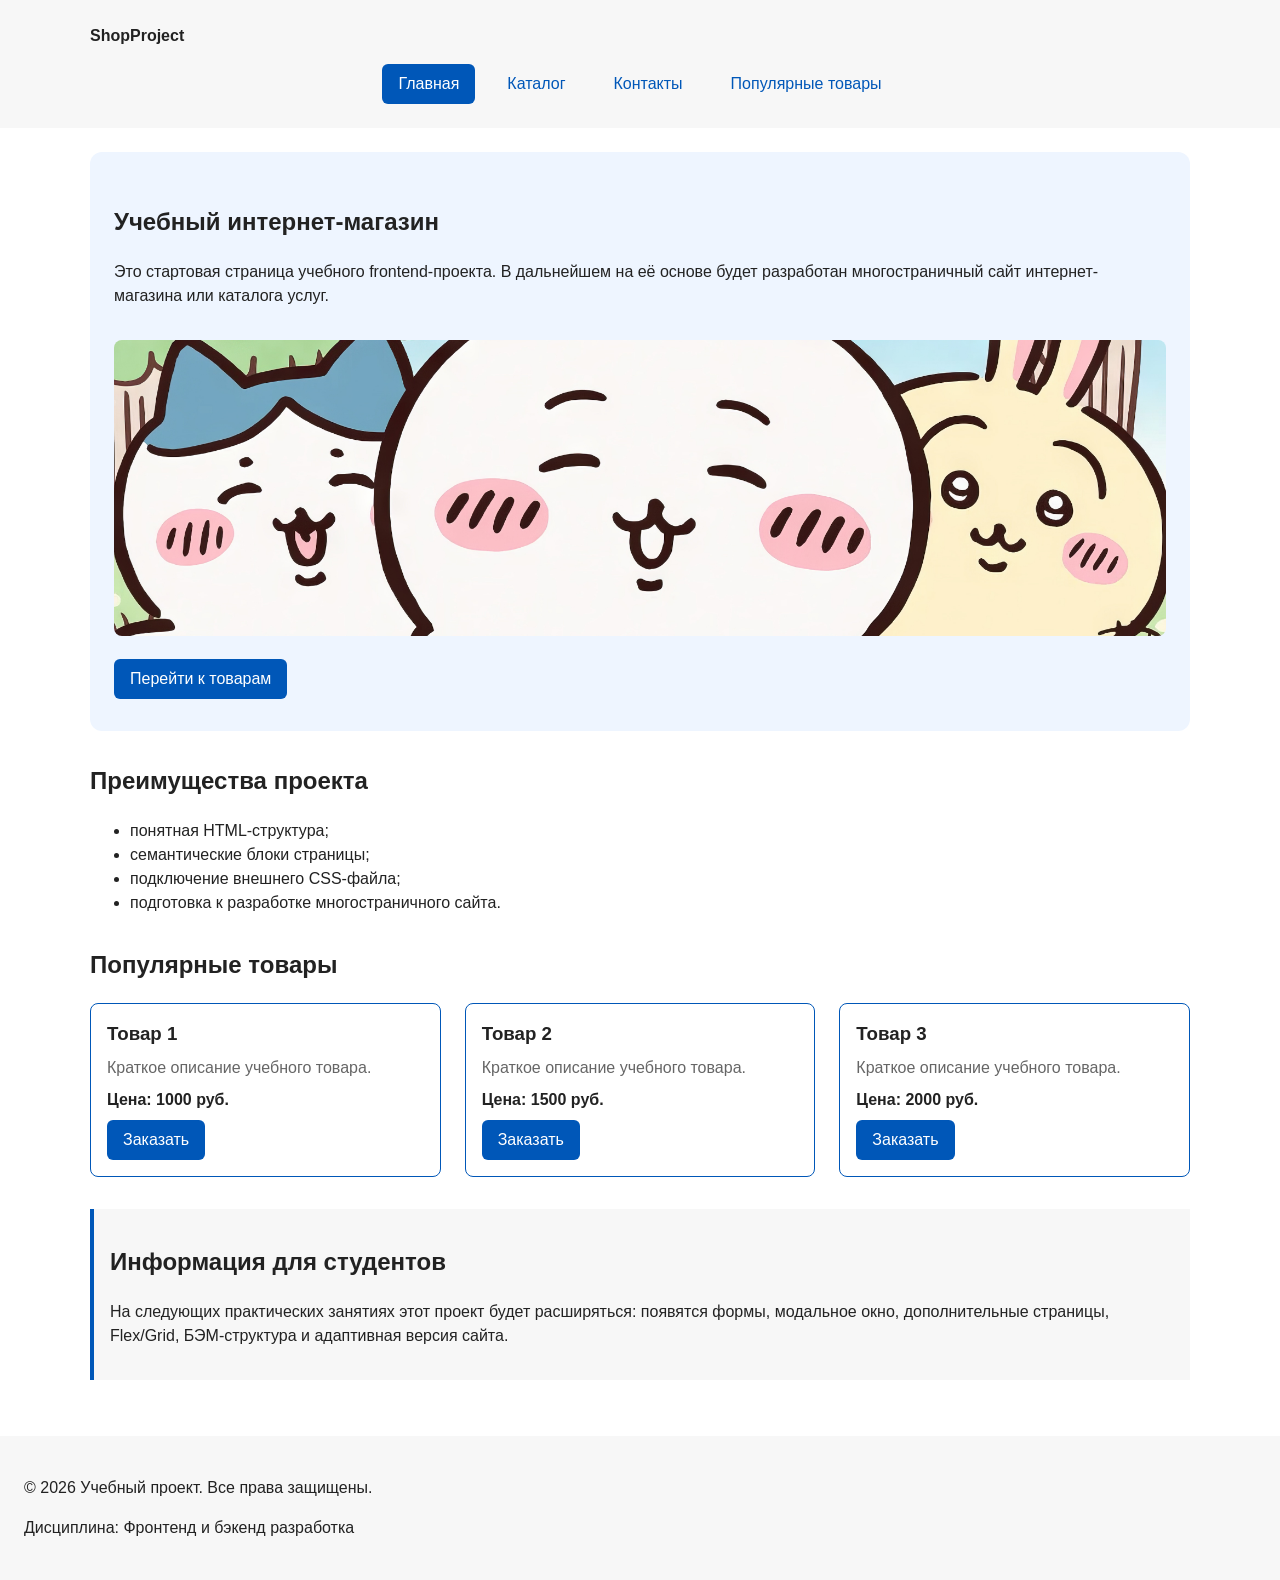
==== index.html @ e863c881 "init: перенос проекта КР1" ====
<!DOCTYPE html>
<html lang="ru">
<head>
  <meta charset="UTF-8">
  <meta name="viewport" content="width=device-width, initial-scale=1.0">
  <meta name="description" content="Главная страница учебного интернет-магазина.">
  <title>Главная — Учебный интернет-магазин</title>
  <link rel="stylesheet" href="css/style.css">
  <script src="js/main.js" defer></script>

  <meta property="og:type" content="website">
  <meta property="og:title" content="Учебный интернет-магазин">
  <meta property="og:description" content="Учебный frontend-проект интернет-магазина.">
  <meta property="og:image" content="https://saintssinner.github.io/kr1-html-css-shop/images/preview.jpg">
</head>

<body>
  <header class="site-header">
    <div class="site-header__inner">
      <a class="site-header__logo" href="index.html">ShopProject</a>

      <nav class="site-nav" aria-label="Основная навигация">
        <ul class="site-nav__list">
          <li class="site-nav__item">
            <a class="site-nav__link site-nav__link--active" href="index.html">
              Главная
            </a>
          </li>
          <li class="site-nav__item">
            <a class="site-nav__link" href="catalog.html">Каталог</a>
          </li>
          <li class="site-nav__item">
            <a class="site-nav__link" href="contacts.html">Контакты</a>
          </li>
          <li class="site-nav__item">
            <a class="site-nav__link" href="index.html#popular">Популярные товары</a>
          </li>
        </ul>
      </nav>
    </div>
  </header>

  <main>
    <!-- Первый экран -->
    <section class="hero">
      <h1>Учебный интернет-магазин</h1>
      <p>
        Это стартовая страница учебного frontend-проекта.
        В дальнейшем на её основе будет разработан многостраничный сайт
        интернет-магазина или каталога услуг.
      </p>
      <img src="images/preview.jpg" alt="Превью проекта" class="hero__image">
      <a class="button button--primary" href="catalog.html">Перейти к товарам</a>
    </section>

    <!-- Преимущества -->
    <section class="section" id="advantages">
      <h2>Преимущества проекта</h2>

      <ul class="advantages-list">
        <li>понятная HTML-структура;</li>
        <li>семантические блоки страницы;</li>
        <li>подключение внешнего CSS-файла;</li>
        <li>подготовка к разработке многостраничного сайта.</li>
      </ul>
    </section>

    <!-- Популярные товары -->
    <section class="section" id="popular">
      <h2>Популярные товары</h2>

      <div class="products-grid">
        <article class="product-card product-card--featured">
          <h3 class="product-card__title">Товар 1</h3>
          <p class="product-card__description">Краткое описание учебного товара.</p>
          <p class="product-card__price">Цена: 1000 руб.</p>
          <button
            class="button button--primary product-card__button"
            type="button"
            data-product="Товар 1"
          >
            Заказать
          </button>
        </article>

        <article class="product-card product-card--featured">
          <h3 class="product-card__title">Товар 2</h3>
          <p class="product-card__description">Краткое описание учебного товара.</p>
          <p class="product-card__price">Цена: 1500 руб.</p>
          <button
            class="button button--primary product-card__button"
            type="button"
            data-product="Товар 2"
          >
            Заказать
          </button>
        </article>

        <article class="product-card product-card--featured">
          <h3 class="product-card__title">Товар 3</h3>
          <p class="product-card__description">Краткое описание учебного товара.</p>
          <p class="product-card__price">Цена: 2000 руб.</p>
          <button
            class="button button--primary product-card__button"
            type="button"
            data-product="Товар 3"
          >
            Заказать
          </button>
        </article>
      </div>
    </section>

    <!-- Дополнительная информация -->
    <aside class="aside-info">
      <h2>Информация для студентов</h2>
      <p>
        На следующих практических занятиях этот проект будет расширяться:
        появятся формы, модальное окно, дополнительные страницы, Flex/Grid,
        БЭМ-структура и адаптивная версия сайта.
      </p>
    </aside>
  </main>

  <footer id="contacts">
    <p>&copy; 2026 Учебный проект. Все права защищены.</p>
    <p>Дисциплина: Фронтенд и бэкенд разработка</p>
  </footer>

  <dialog class="order-dialog" id="order-dialog" aria-labelledby="order-dialog-title">
    <h2 class="order-dialog__title" id="order-dialog-title">Оформление заявки</h2>

    <form class="order-form" id="order-form" action="#" method="post" novalidate>
      <input id="selected-product" name="selected-product" type="hidden">

      <div class="order-form__field">
        <label class="order-form__label" for="order-name">Имя</label>
        <input
          class="order-form__input"
          id="order-name"
          name="name"
          type="text"
          placeholder="Введите ваше имя"
          minlength="2"
          autocomplete="given-name"
          required
        >
      </div>

      <div class="order-form__field">
        <label class="order-form__label" for="order-email">E-mail</label>
        <input
          class="order-form__input"
          id="order-email"
          name="email"
          type="email"
          placeholder="example@mail.ru"
          autocomplete="email"
          required
        >
      </div>

      <div class="order-form__field">
        <label class="order-form__label" for="order-phone">Телефон</label>
        <input
          class="order-form__input"
          id="order-phone"
          name="phone"
          type="tel"
          inputmode="tel"
          placeholder="+7 (900) 000-00-00"
          pattern="^\+7 \(\d{3}\) \d{3}-\d{2}-\d{2}$"
          required
        >
        <small class="order-form__hint">Формат: +7 (900) 000-00-00</small>
      </div>

      <div class="order-form__field">
        <label class="order-form__label" for="order-date">Дата связи</label>
        <input
          class="order-form__input"
          id="order-date"
          name="date"
          type="date"
        >
      </div>

      <div class="order-form__field">
        <label class="order-form__label" for="order-topic">Тема заявки</label>
        <select class="order-form__select" id="order-topic" name="topic" required>
          <option value="">Выберите тему</option>
          <option value="product">Заказ товара</option>
          <option value="consultation">Консультация</option>
          <option value="delivery">Доставка</option>
        </select>
      </div>

      <div class="order-form__field">
        <label class="order-form__label" for="order-comment">Комментарий</label>
        <textarea
          class="order-form__textarea"
          id="order-comment"
          name="comment"
          rows="4"
          placeholder="Укажите дополнительную информацию"
        ></textarea>
      </div>

      <div class="order-form__field order-form__field--checkbox">
        <label class="order-form__label">
          <input
            class="order-form__input"
            id="order-agreement"
            name="agreement"
            type="checkbox"
            required
          >
          Я согласен на обработку данных
        </label>
      </div>

      <div class="order-form__actions">
        <button class="button button--secondary" type="button" id="close-order-dialog">
          Закрыть
        </button>
        <button class="button button--primary" type="submit">
          Отправить заявку
        </button>
      </div>
    </form>
  </dialog>

  <p class="success-message" id="success-message" hidden>
    Форма успешно отправлена!
  </p>
</body>
</html>
---- css/style.css ----
/* ===============================
   1. Переменные проекта
   =============================== */

:root {
  /* Основные цвета проекта */
  --color-bg: #ffffff;
  --color-text: #222222;
  --color-muted: #666666;
  --color-primary: #0057b8;
  --color-primary-dark: #003f86;
  --color-border: #dddddd;
  --color-surface: #f7f7f7;
  --color-surface-accent: #eef5ff;
  --color-danger: #b00020;
  --color-success: #168a2f;
  --color-success-bg: #eefaf0;
  --color-white: #ffffff;

  /* Отступы */
  --space-xs: 4px;
  --space-sm: 8px;
  --space-md: 16px;
  --space-lg: 24px;
  --space-xl: 32px;

  /* Скругления */
  --radius-sm: 6px;
  --radius-md: 8px;
  --radius-lg: 12px;

  /* Размеры */
  --container-width: 1100px;
}

/* ===============================
   2. Базовые стили
   =============================== */

* {
  box-sizing: border-box;
}

body {
  margin: 0;
  font-family: Arial, sans-serif;
  line-height: 1.5;
  color: var(--color-text);
  background-color: var(--color-bg);
}

/* ===============================
   3. Общие элементы интерфейса
   =============================== */

a {
  color: var(--color-primary);
}

a:hover {
  color: var(--color-primary-dark);
}

a:focus-visible {
  outline: 2px solid var(--color-primary);
  outline-offset: 3px;
}

button:disabled {
  opacity: 0.6;
  cursor: not-allowed;
}

header,
main,
footer {
  padding: var(--space-lg);
}

header {
  background-color: var(--color-surface);
}

footer {
  background-color: var(--color-surface);
}

/* ===============================
   3.1. Шапка сайта (БЭМ)
   =============================== */

.site-header {
  background-color: var(--color-surface);
}

.site-header__inner {
  max-width: var(--container-width);
  margin: 0 auto;
}

.site-header__logo {
  font-weight: 700;
  color: var(--color-text);
  text-decoration: none;
}

/* ===============================
   3.2. Навигация (БЭМ)
   =============================== */

.site-nav__list {
  display: flex;
  flex-wrap: wrap;
  justify-content: center;
  align-items: center;
  gap: var(--space-md);
  padding: 0;
  margin: var(--space-md) 0 0;
  list-style: none;
}

.site-nav__item {
  margin-bottom: 0;
}

.site-nav__link {
  display: inline-block;
  padding: var(--space-sm) var(--space-md);
  color: var(--color-primary);
  text-decoration: none;
  border-radius: var(--radius-sm);
}

.site-nav__link:hover {
  color: var(--color-white);
  background-color: var(--color-primary);
}

.site-nav__link:focus-visible {
  outline: 2px solid var(--color-primary);
  outline-offset: 3px;
}

.site-nav__link--active {
  color: var(--color-white);
  background-color: var(--color-primary);
}

/* ===============================
   3.3. Кнопки (БЭМ)
   =============================== */

.button {
  display: inline-block;
  padding: var(--space-sm) var(--space-md);
  border: none;
  border-radius: var(--radius-sm);
  font: inherit;
  text-decoration: none;
  cursor: pointer;
}

.button--primary {
  color: var(--color-white);
  background-color: var(--color-primary);
}

.button--primary:hover {
  background-color: var(--color-primary-dark);
}

.button--secondary {
  color: var(--color-primary);
  background-color: transparent;
  border: 1px solid var(--color-primary);
}

.button--secondary:hover {
  color: var(--color-white);
  background-color: var(--color-primary);
}

.button:focus-visible {
  outline: 2px solid var(--color-primary);
  outline-offset: 3px;
}

.button:disabled,
.button--disabled {
  opacity: 0.6;
  cursor: not-allowed;
}

/* ===============================
   4. Компоненты страницы
   =============================== */

.hero {
  max-width: var(--container-width);
  margin: 0 auto var(--space-xl);
  padding: var(--space-xl) var(--space-lg);
  background-color: var(--color-surface-accent);
  border-radius: var(--radius-lg);
}

.hero__image {
  max-width: 100%;
  height: auto;
  margin: var(--space-md) 0;
  border-radius: var(--radius-md);
}

.section {
  max-width: var(--container-width);
  margin: 0 auto var(--space-xl);
}

.section h2 {
  margin-top: 0;
}

/* ===============================
   4.1. Карточка товара (БЭМ)
   =============================== */

.product-card {
  display: flex;
  flex-direction: column;
  gap: var(--space-sm);
  padding: var(--space-md);
  border: 1px solid var(--color-border);
  border-radius: var(--radius-md);
  background-color: var(--color-bg);
}

.product-card:hover {
  border-color: var(--color-primary);
}

.product-card--featured {
  border-color: var(--color-primary);
}

.product-card--discount {
  border-color: var(--color-danger);
}

.product-card__title {
  margin: 0;
  color: var(--color-text);
}

.product-card__description {
  margin: 0;
  color: var(--color-muted);
}

.product-card__price {
  margin: 0;
  font-weight: 700;
}

.product-card--discount .product-card__price {
  color: var(--color-danger);
}

.product-card__button {
  margin-top: auto;
  align-self: flex-start;
}

/* ===============================
   4.2. Сетка товаров
   =============================== */

.products-grid {
  display: grid;
  grid-template-columns: repeat(3, 1fr);
  gap: var(--space-lg);
}

/* ===============================
   4.3. Боковой блок
   =============================== */

.aside-info {
  max-width: var(--container-width);
  margin: 0 auto var(--space-xl);
  padding: var(--space-md);
  border-left: 4px solid var(--color-primary);
  background-color: var(--color-surface);
}

/* ===============================
   4.4. Хлебные крошки (БЭМ)
   =============================== */

.breadcrumbs {
  max-width: var(--container-width);
  margin: 0 auto var(--space-md);
  font-size: 14px;
  color: var(--color-muted);
}

.breadcrumbs__link {
  color: var(--color-primary);
}

.breadcrumbs__current::before {
  content: " / ";
  color: var(--color-muted);
}

/* ===============================
   4.5. Каталог (Grid)
   =============================== */

.catalog-layout {
  max-width: var(--container-width);
  margin: 0 auto var(--space-xl);
  display: grid;
  grid-template-columns: 260px 1fr;
  grid-template-areas: "filters products";
  gap: var(--space-lg);
}

.catalog-filters {
  grid-area: filters;
  padding: var(--space-md);
  border: 1px solid var(--color-border);
  border-radius: var(--radius-md);
  background-color: var(--color-surface);
}

.catalog-products {
  grid-area: products;
}

.filters-form {
  display: grid;
  gap: var(--space-md);
}

.filters-form fieldset {
  margin: 0;
  padding: var(--space-md);
  border: 1px solid var(--color-border);
  border-radius: var(--radius-sm);
}

.filters-form legend {
  font-weight: 700;
}

.filters-form label {
  display: block;
  margin-bottom: var(--space-sm);
}

.filters-form input[type="number"] {
  width: 100%;
  padding: 8px 10px;
  border: 1px solid var(--color-border);
  border-radius: var(--radius-sm);
  font: inherit;
}

/* ===============================
   5. Форма и модальное окно (БЭМ)
   =============================== */

.order-dialog {
  width: min(100% - 32px, 560px);
  padding: var(--space-lg);
  border: none;
  border-radius: var(--radius-lg);
}

.order-dialog::backdrop {
  background-color: rgba(0, 0, 0, 0.5);
}

.order-dialog__title {
  margin-top: 0;
}

.order-form__field {
  margin-bottom: var(--space-md);
}

.order-form__label {
  display: block;
  margin-bottom: var(--space-xs);
}

.order-form__input,
.order-form__select,
.order-form__textarea {
  width: 100%;
  padding: 10px 12px;
  border: 1px solid var(--color-border);
  border-radius: var(--radius-sm);
  font: inherit;
}

.order-form__input:hover,
.order-form__select:hover,
.order-form__textarea:hover {
  border-color: var(--color-primary);
}

.order-form__input:focus-visible,
.order-form__select:focus-visible,
.order-form__textarea:focus-visible {
  outline: 2px solid var(--color-primary);
  outline-offset: 3px;
}

.order-form__input[type="checkbox"] {
  width: auto;
}

.order-form__hint {
  display: block;
  margin-top: var(--space-xs);
  color: var(--color-muted);
}

.order-form__actions {
  display: flex;
  gap: var(--space-md);
  margin-top: var(--space-lg);
}

[aria-invalid="true"] {
  border-color: var(--color-danger);
}

.success-message {
  max-width: var(--container-width);
  margin: var(--space-lg) auto;
  padding: var(--space-md);
  border-left: 4px solid var(--color-success);
  background-color: var(--color-success-bg);
}

/* ===============================
   6. Служебные стили
   =============================== */

html {
  scroll-behavior: smooth;
}

:target {
  outline: 2px dashed var(--color-primary);
  outline-offset: 4px;
}
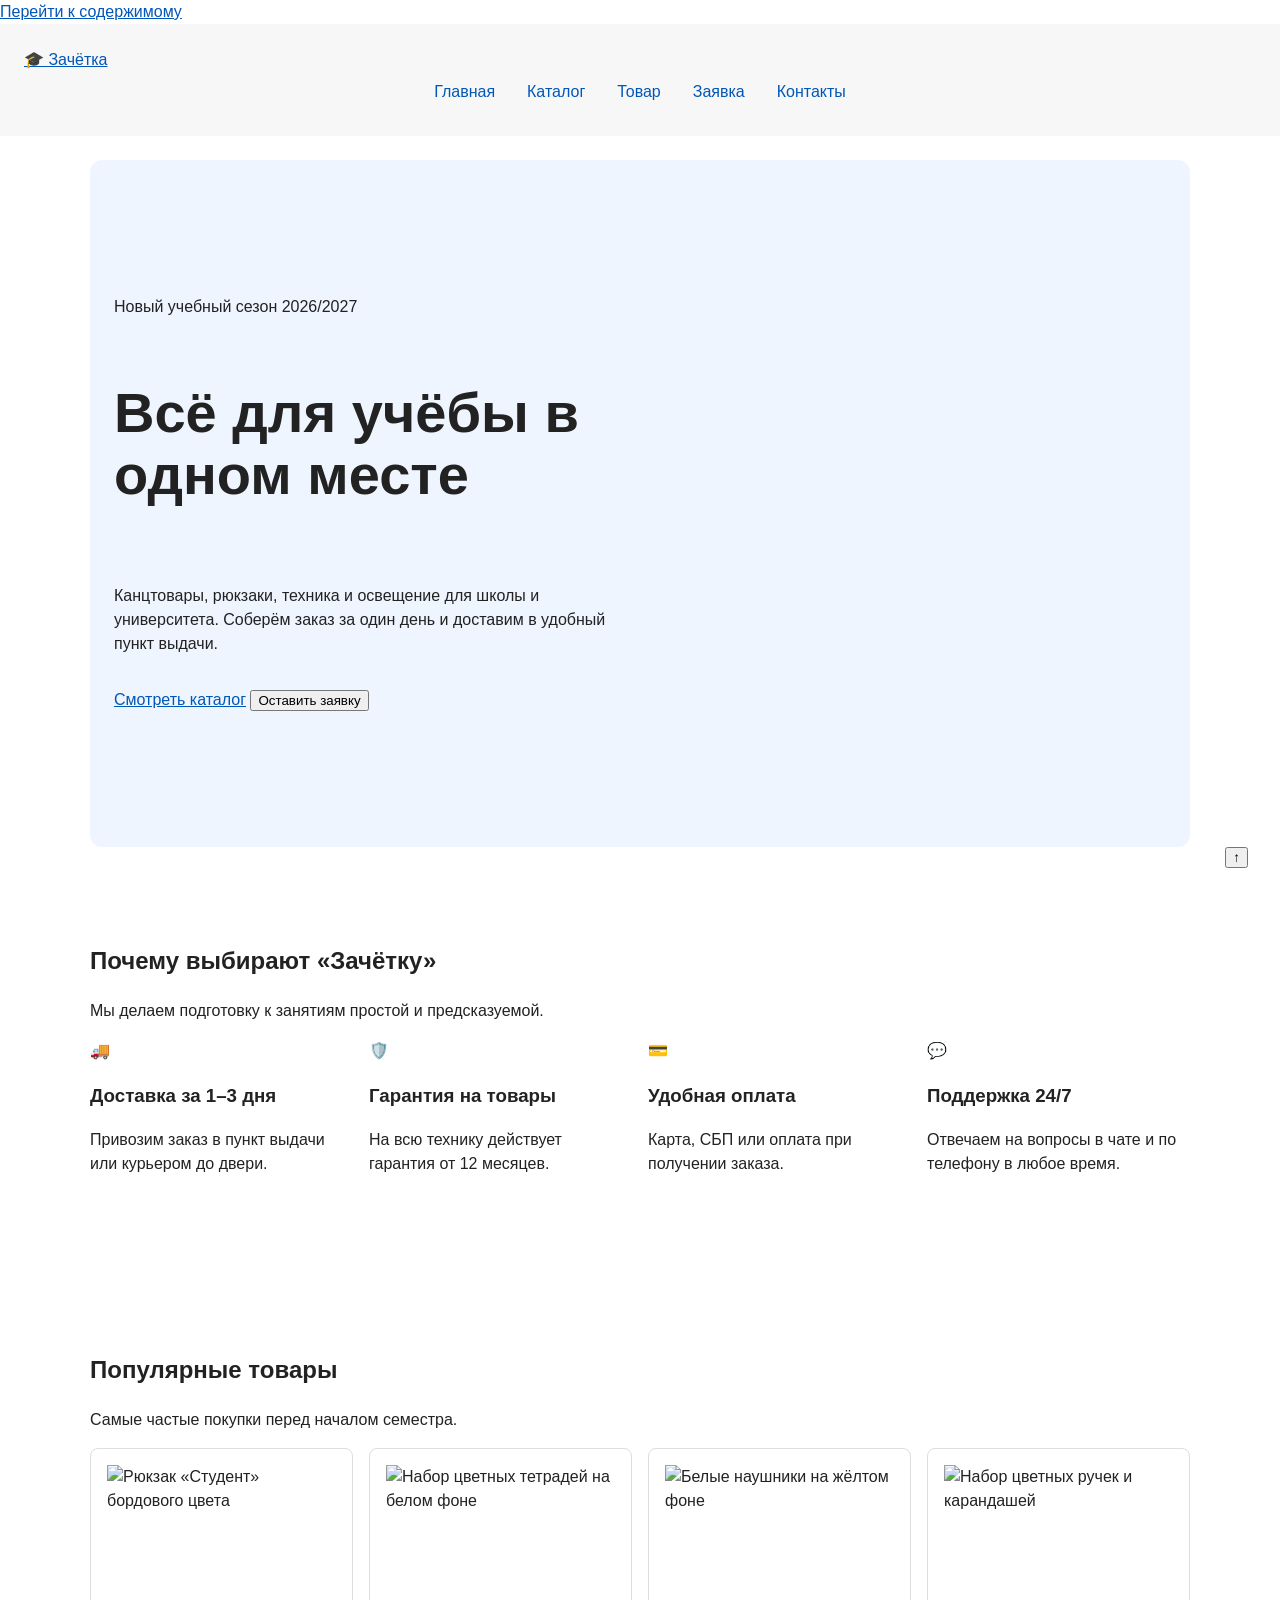
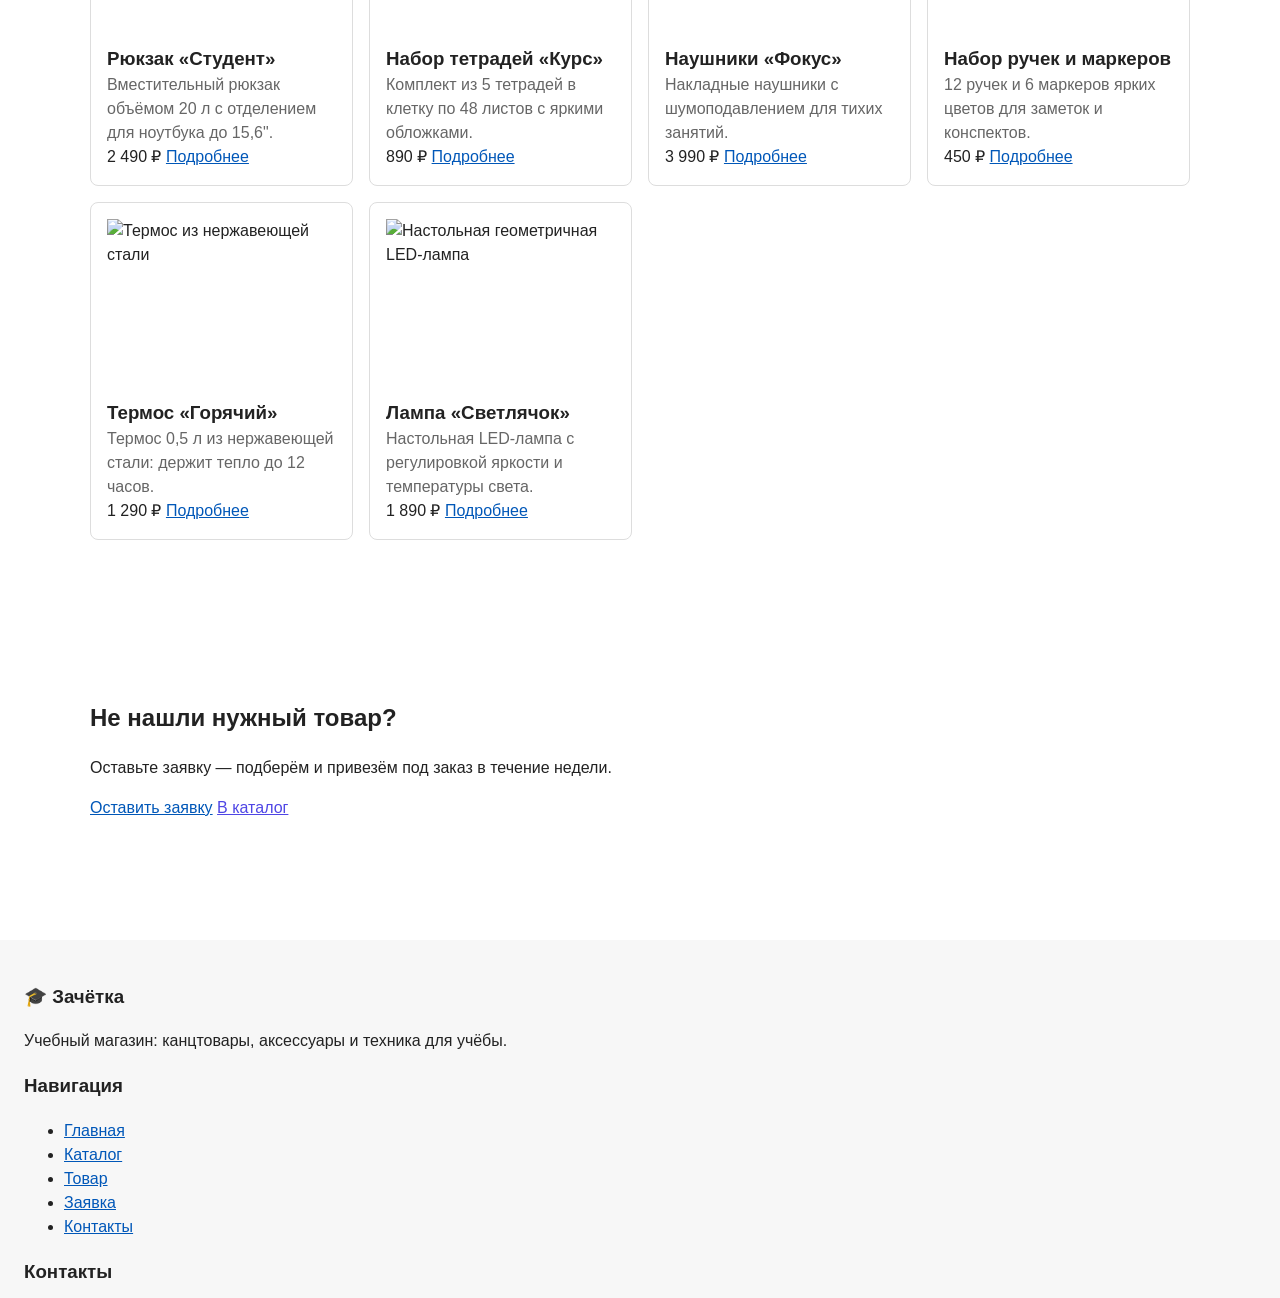
==== commit bb3717f6: "feat: add responsive images to catalog and fix index typo" ====
--- a/index.html
+++ b/index.html
@@ -3,235 +3,257 @@
 <head>
   <meta charset="UTF-8">
   <meta name="viewport" content="width=device-width, initial-scale=1.0">
-  <meta name="description" content="Главная страница учебного интернет-магазина.">
-  <title>Главная — Учебный интернет-магазин</title>
+  <title>Зачётка — учебный магазин | Главная</title>
+  <meta name="description" content="Учебный магазин «Зачётка»: канцтовары, аксессуары и техника для учёбы. Адаптивная вёрстка, КР №3.">
   <link rel="stylesheet" href="css/style.css">
+  <link rel="stylesheet" href="css/responsive.css">
   <script src="js/main.js" defer></script>
-
-  <meta property="og:type" content="website">
-  <meta property="og:title" content="Учебный интернет-магазин">
-  <meta property="og:description" content="Учебный frontend-проект интернет-магазина.">
-  <meta property="og:image" content="https://saintssinner.github.io/kr1-html-css-shop/images/preview.jpg">
 </head>
-
 <body>
+  <a class="skip-link" href="#main">Перейти к содержимому</a>
+
   <header class="site-header">
-    <div class="site-header__inner">
-      <a class="site-header__logo" href="index.html">ShopProject</a>
-
-      <nav class="site-nav" aria-label="Основная навигация">
+    <div class="container header-inner">
+      <a class="logo" href="index.html">🎓 Зачётка</a>
+      <button class="burger" type="button" aria-controls="site-nav" aria-expanded="false" aria-label="Открыть меню">
+        <span></span><span></span><span></span>
+      </button>
+      <nav class="site-nav" id="site-nav" aria-label="Основная навигация">
         <ul class="site-nav__list">
-          <li class="site-nav__item">
-            <a class="site-nav__link site-nav__link--active" href="index.html">
-              Главная
-            </a>
-          </li>
-          <li class="site-nav__item">
-            <a class="site-nav__link" href="catalog.html">Каталог</a>
-          </li>
-          <li class="site-nav__item">
-            <a class="site-nav__link" href="contacts.html">Контакты</a>
-          </li>
-          <li class="site-nav__item">
-            <a class="site-nav__link" href="index.html#popular">Популярные товары</a>
-          </li>
+          <li><a class="site-nav__link" href="index.html" aria-current="page">Главная</a></li>
+          <li><a class="site-nav__link" href="catalog.html">Каталог</a></li>
+          <li><a class="site-nav__link" href="product.html">Товар</a></li>
+          <li><a class="site-nav__link" href="order.html">Заявка</a></li>
+          <li><a class="site-nav__link" href="contacts.html">Контакты</a></li>
         </ul>
       </nav>
     </div>
   </header>
 
-  <main>
-    <!-- Первый экран -->
-    <section class="hero">
-      <h1>Учебный интернет-магазин</h1>
-      <p>
-        Это стартовая страница учебного frontend-проекта.
-        В дальнейшем на её основе будет разработан многостраничный сайт
-        интернет-магазина или каталога услуг.
-      </p>
-      <img src="images/preview.jpg" alt="Превью проекта" class="hero__image">
-      <a class="button button--primary" href="catalog.html">Перейти к товарам</a>
+  <main id="main">
+    <!-- Hero-блок: на мобильном — одна колонка, picture отдаёт разные файлы под разные экраны -->
+    <section class="section hero">
+      <div class="hero__content">
+        <span class="hero__badge">Новый учебный сезон 2026/2027</span>
+        <h1 class="hero__title">Всё для учёбы в одном месте</h1>
+        <p class="hero__text">
+          Канцтовары, рюкзаки, техника и освещение для школы и университета.
+          Соберём заказ за один день и доставим в удобный пункт выдачи.
+        </p>
+        <div class="hero__actions">
+          <a class="btn btn--primary" href="catalog.html">Смотреть каталог</a>
+          <button class="btn btn--ghost" type="button" data-dialog-open>Оставить заявку</button>
+        </div>
+      </div>
+      <picture>
+        <source media="(min-width: 1200px)" srcset="images/hero-desktop.jpg">
+        <source media="(min-width: 768px)" srcset="images/hero-tablet.jpg">
+        <img
+          src="images/hero-mobile.jpg"
+          alt="Студенты вместе занимаются в библиотеке"
+          width="640"
+          height="360"
+          fetchpriority="high"
+          class="hero__image"
+        >
+      </picture>
     </section>
 
     <!-- Преимущества -->
-    <section class="section" id="advantages">
-      <h2>Преимущества проекта</h2>
-
-      <ul class="advantages-list">
-        <li>понятная HTML-структура;</li>
-        <li>семантические блоки страницы;</li>
-        <li>подключение внешнего CSS-файла;</li>
-        <li>подготовка к разработке многостраничного сайта.</li>
-      </ul>
-    </section>
-
-    <!-- Популярные товары -->
-    <section class="section" id="popular">
-      <h2>Популярные товары</h2>
-
+    <section class="section">
+      <div class="section__head">
+        <h2 class="section__title">Почему выбирают «Зачётку»</h2>
+        <p class="section__subtitle">Мы делаем подготовку к занятиям простой и предсказуемой.</p>
+      </div>
+      <div class="features-grid">
+        <article class="feature-card">
+          <div class="feature-card__icon">🚚</div>
+          <h3>Доставка за 1–3 дня</h3>
+          <p>Привозим заказ в пункт выдачи или курьером до двери.</p>
+        </article>
+        <article class="feature-card">
+          <div class="feature-card__icon">🛡️</div>
+          <h3>Гарантия на товары</h3>
+          <p>На всю технику действует гарантия от 12 месяцев.</p>
+        </article>
+        <article class="feature-card">
+          <div class="feature-card__icon">💳</div>
+          <h3>Удобная оплата</h3>
+          <p>Карта, СБП или оплата при получении заказа.</p>
+        </article>
+        <article class="feature-card">
+          <div class="feature-card__icon">💬</div>
+          <h3>Поддержка 24/7</h3>
+          <p>Отвечаем на вопросы в чате и по телефону в любое время.</p>
+        </article>
+      </div>
+    </section>
+
+    <!-- Популярные товары: сетка карточек 1 → 2 → 3 → 4 колонки -->
+    <section class="section">
+      <div class="section__head">
+        <h2 class="section__title">Популярные товары</h2>
+        <p class="section__subtitle">Самые частые покупки перед началом семестра.</p>
+      </div>
       <div class="products-grid">
-        <article class="product-card product-card--featured">
-          <h3 class="product-card__title">Товар 1</h3>
-          <p class="product-card__description">Краткое описание учебного товара.</p>
-          <p class="product-card__price">Цена: 1000 руб.</p>
-          <button
-            class="button button--primary product-card__button"
-            type="button"
-            data-product="Товар 1"
+        <article class="product-card">
+          <!-- srcset + sizes: браузер выбирает файл под ширину экрана и DPR -->
+          <img
+            src="images/product-1-640.jpg"
+            srcset="images/product-1-480.jpg 480w,
+                    images/product-1-640.jpg 640w,
+                    images/product-1-960.jpg 960w"
+            sizes="(max-width: 639px) 100vw,
+                   (max-width: 1023px) 50vw,
+                   (max-width: 1279px) 33vw,
+                   25vw"
+            alt="Рюкзак «Студент» бордового цвета"
+            width="640"
+            height="480"
+            loading="lazy"
+            class="product-card__image"
           >
-            Заказать
-          </button>
-        </article>
-
-        <article class="product-card product-card--featured">
-          <h3 class="product-card__title">Товар 2</h3>
-          <p class="product-card__description">Краткое описание учебного товара.</p>
-          <p class="product-card__price">Цена: 1500 руб.</p>
-          <button
-            class="button button--primary product-card__button"
-            type="button"
-            data-product="Товар 2"
-          >
-            Заказать
-          </button>
-        </article>
-
-        <article class="product-card product-card--featured">
-          <h3 class="product-card__title">Товар 3</h3>
-          <p class="product-card__description">Краткое описание учебного товара.</p>
-          <p class="product-card__price">Цена: 2000 руб.</p>
-          <button
-            class="button button--primary product-card__button"
-            type="button"
-            data-product="Товар 3"
-          >
-            Заказать
-          </button>
-        </article>
-      </div>
-    </section>
-
-    <!-- Дополнительная информация -->
-    <aside class="aside-info">
-      <h2>Информация для студентов</h2>
-      <p>
-        На следующих практических занятиях этот проект будет расширяться:
-        появятся формы, модальное окно, дополнительные страницы, Flex/Grid,
-        БЭМ-структура и адаптивная версия сайта.
-      </p>
-    </aside>
+          <div class="product-card__body">
+            <h3 class="product-card__title">Рюкзак «Студент»</h3>
+            <p class="product-card__description">Вместительный рюкзак объёмом 20 л с отделением для ноутбука до 15,6".</p>
+            <div class="product-card__footer">
+              <span class="price">2 490 ₽</span>
+              <a class="btn btn--ghost btn--small" href="product.html">Подробнее</a>
+            </div>
+          </div>
+        </article>
+
+        <article class="product-card">
+          <img src="images/product-2-640.jpg" alt="Набор цветных тетрадей на белом фоне" width="640" height="480" loading="lazy" class="product-card__image">
+          <div class="product-card__body">
+            <h3 class="product-card__title">Набор тетрадей «Курс»</h3>
+            <p class="product-card__description">Комплект из 5 тетрадей в клетку по 48 листов с яркими обложками.</p>
+            <div class="product-card__footer">
+              <span class="price">890 ₽</span>
+              <a class="btn btn--ghost btn--small" href="product.html">Подробнее</a>
+            </div>
+          </div>
+        </article>
+
+        <article class="product-card">
+          <img src="images/product-3-640.jpg" alt="Белые наушники на жёлтом фоне" width="640" height="480" loading="lazy" class="product-card__image">
+          <div class="product-card__body">
+            <h3 class="product-card__title">Наушники «Фокус»</h3>
+            <p class="product-card__description">Накладные наушники с шумоподавлением для тихих занятий.</p>
+            <div class="product-card__footer">
+              <span class="price">3 990 ₽</span>
+              <a class="btn btn--ghost btn--small" href="product.html">Подробнее</a>
+            </div>
+          </div>
+        </article>
+
+        <article class="product-card">
+          <img src="images/product-4-640.jpg" alt="Набор цветных ручек и карандашей" width="640" height="480" loading="lazy" class="product-card__image">
+          <div class="product-card__body">
+            <h3 class="product-card__title">Набор ручек и маркеров</h3>
+            <p class="product-card__description">12 ручек и 6 маркеров ярких цветов для заметок и конспектов.</p>
+            <div class="product-card__footer">
+              <span class="price">450 ₽</span>
+              <a class="btn btn--ghost btn--small" href="product.html">Подробнее</a>
+            </div>
+          </div>
+        </article>
+
+        <article class="product-card">
+          <img src="images/product-5-640.jpg" alt="Термос из нержавеющей стали" width="640" height="480" loading="lazy" class="product-card__image">
+          <div class="product-card__body">
+            <h3 class="product-card__title">Термос «Горячий»</h3>
+            <p class="product-card__description">Термос 0,5 л из нержавеющей стали: держит тепло до 12 часов.</p>
+            <div class="product-card__footer">
+              <span class="price">1 290 ₽</span>
+              <a class="btn btn--ghost btn--small" href="product.html">Подробнее</a>
+            </div>
+          </div>
+        </article>
+
+        <article class="product-card">
+          <img src="images/product-6-640.jpg" alt="Настольная геометричная LED-лампа" width="640" height="480" loading="lazy" class="product-card__image">
+          <div class="product-card__body">
+            <h3 class="product-card__title">Лампа «Светлячок»</h3>
+            <p class="product-card__description">Настольная LED-лампа с регулировкой яркости и температуры света.</p>
+            <div class="product-card__footer">
+              <span class="price">1 890 ₽</span>
+              <a class="btn btn--ghost btn--small" href="product.html">Подробнее</a>
+            </div>
+          </div>
+        </article>
+      </div>
+    </section>
+
+    <!-- CTA -->
+    <section class="section">
+      <div class="cta__box">
+        <h2>Не нашли нужный товар?</h2>
+        <p>Оставьте заявку — подберём и привезём под заказ в течение недели.</p>
+        <div class="cta__actions">
+          <a class="btn btn--ghost" href="order.html">Оставить заявку</a>
+          <a class="btn btn--primary" href="catalog.html" style="background:#fff;color:#4f46e5;">В каталог</a>
+        </div>
+      </div>
+    </section>
   </main>
 
-  <footer id="contacts">
-    <p>&copy; 2026 Учебный проект. Все права защищены.</p>
-    <p>Дисциплина: Фронтенд и бэкенд разработка</p>
+  <footer class="site-footer">
+    <div class="container footer-grid">
+      <div>
+        <h3>🎓 Зачётка</h3>
+        <p>Учебный магазин: канцтовары, аксессуары и техника для учёбы.</p>
+      </div>
+      <div>
+        <h3>Навигация</h3>
+        <ul class="footer-nav">
+          <li><a href="index.html">Главная</a></li>
+          <li><a href="catalog.html">Каталог</a></li>
+          <li><a href="product.html">Товар</a></li>
+          <li><a href="order.html">Заявка</a></li>
+          <li><a href="contacts.html">Контакты</a></li>
+        </ul>
+      </div>
+      <div>
+        <h3>Контакты</h3>
+        <ul class="footer-nav">
+          <li><a href="mailto:info@zachetka.example">info@zachetka.example</a></li>
+          <li><a href="tel:+78000000000">8 (800) 000-00-00</a></li>
+          <li>г. Москва, ул. Студенческая, 12</li>
+        </ul>
+      </div>
+    </div>
+    <div class="footer-bottom">
+      <div class="container">© <span id="year">2026</span> «Зачётка». Контрольная работа №3 — адаптивная вёрстка.</div>
+    </div>
   </footer>
 
+  <!-- Модальное окно заявки -->
   <dialog class="order-dialog" id="order-dialog" aria-labelledby="order-dialog-title">
-    <h2 class="order-dialog__title" id="order-dialog-title">Оформление заявки</h2>
-
-    <form class="order-form" id="order-form" action="#" method="post" novalidate>
-      <input id="selected-product" name="selected-product" type="hidden">
-
-      <div class="order-form__field">
-        <label class="order-form__label" for="order-name">Имя</label>
-        <input
-          class="order-form__input"
-          id="order-name"
-          name="name"
-          type="text"
-          placeholder="Введите ваше имя"
-          minlength="2"
-          autocomplete="given-name"
-          required
-        >
-      </div>
-
-      <div class="order-form__field">
-        <label class="order-form__label" for="order-email">E-mail</label>
-        <input
-          class="order-form__input"
-          id="order-email"
-          name="email"
-          type="email"
-          placeholder="example@mail.ru"
-          autocomplete="email"
-          required
-        >
-      </div>
-
-      <div class="order-form__field">
-        <label class="order-form__label" for="order-phone">Телефон</label>
-        <input
-          class="order-form__input"
-          id="order-phone"
-          name="phone"
-          type="tel"
-          inputmode="tel"
-          placeholder="+7 (900) 000-00-00"
-          pattern="^\+7 \(\d{3}\) \d{3}-\d{2}-\d{2}$"
-          required
-        >
-        <small class="order-form__hint">Формат: +7 (900) 000-00-00</small>
-      </div>
-
-      <div class="order-form__field">
-        <label class="order-form__label" for="order-date">Дата связи</label>
-        <input
-          class="order-form__input"
-          id="order-date"
-          name="date"
-          type="date"
-        >
-      </div>
-
-      <div class="order-form__field">
-        <label class="order-form__label" for="order-topic">Тема заявки</label>
-        <select class="order-form__select" id="order-topic" name="topic" required>
-          <option value="">Выберите тему</option>
-          <option value="product">Заказ товара</option>
-          <option value="consultation">Консультация</option>
-          <option value="delivery">Доставка</option>
-        </select>
-      </div>
-
-      <div class="order-form__field">
-        <label class="order-form__label" for="order-comment">Комментарий</label>
-        <textarea
-          class="order-form__textarea"
-          id="order-comment"
-          name="comment"
-          rows="4"
-          placeholder="Укажите дополнительную информацию"
-        ></textarea>
-      </div>
-
-      <div class="order-form__field order-form__field--checkbox">
-        <label class="order-form__label">
-          <input
-            class="order-form__input"
-            id="order-agreement"
-            name="agreement"
-            type="checkbox"
-            required
-          >
-          Я согласен на обработку данных
-        </label>
-      </div>
-
-      <div class="order-form__actions">
-        <button class="button button--secondary" type="button" id="close-order-dialog">
-          Закрыть
-        </button>
-        <button class="button button--primary" type="submit">
-          Отправить заявку
-        </button>
+    <form class="order-form js-form" method="dialog">
+      <div class="order-form__group order-form__group--wide">
+        <h2 id="order-dialog-title">Оставить заявку</h2>
+      </div>
+      <div class="order-form__group">
+        <label class="order-form__label" for="dlg-name">Имя</label>
+        <input class="order-form__input" id="dlg-name" name="name" type="text" required autocomplete="name">
+      </div>
+      <div class="order-form__group">
+        <label class="order-form__label" for="dlg-email">E-mail</label>
+        <input class="order-form__input" id="dlg-email" name="email" type="email" required autocomplete="email">
+      </div>
+      <div class="order-form__group order-form__group--wide">
+        <label class="order-form__label" for="dlg-comment">Комментарий</label>
+        <textarea class="order-form__textarea" id="dlg-comment" name="comment" rows="3"></textarea>
+      </div>
+      <p class="form-success" role="status">Заявка отправлена! Мы свяжемся с вами.</p>
+      <div class="order-form__actions order-form__group--wide">
+        <button class="btn btn--primary" type="submit">Отправить</button>
+        <button class="btn btn--ghost" type="button" data-dialog-close>Закрыть</button>
       </div>
     </form>
   </dialog>
 
-  <p class="success-message" id="success-message" hidden>
-    Форма успешно отправлена!
-  </p>
+  <button class="back-to-top" type="button" aria-label="Наверх">↑</button>
 </body>
-</html>+</html>
--- a/css/responsive.css
+++ b/css/responsive.css
@@ -0,0 +1,307 @@
+/* ---------- Этап 5. Базовые адаптивные правила ---------- */
+*,
+*::before,
+*::after {
+  box-sizing: border-box;
+}
+
+html {
+  scroll-behavior: smooth;
+}
+
+img,
+video {
+  max-width: 100%;
+  height: auto;
+}
+
+body {
+  overflow-x: hidden;
+}
+
+/* ---------- Этап 6. Адаптивные контейнеры и секции ---------- */
+.section {
+  width: min(100% - 32px, 1200px);
+  margin-inline: auto;
+  padding-block: clamp(24px, 5vw, 64px);
+}
+
+.section {
+  padding-block: clamp(24px, 5vw, 64px);
+}
+
+.page-title {
+  font-size: clamp(26px, 6vw, 40px);
+}
+
+/* ---------- Этап 7. Адаптация навигации (Mobile First) ---------- */
+.site-nav__list {
+  display: flex;
+  flex-direction: column;
+  gap: var(--space-sm, 8px);
+  padding: 0;
+  margin: 0;
+  list-style: none;
+}
+
+.site-nav__link {
+  display: block;
+  padding: 12px 16px;
+}
+
+@media (min-width: 768px) {
+  .burger {
+    display: none;
+  }
+
+  .site-nav {
+    position: static;
+    display: block;
+    background: transparent;
+    border-bottom: 0;
+    box-shadow: none;
+  }
+
+  .site-nav__list {
+    flex-direction: row;
+    flex-wrap: wrap;
+    align-items: center;
+    padding: 0;
+  }
+
+  .site-nav__link {
+    padding: 8px 12px;
+  }
+}
+
+/* ---------- Этап 8. Sticky-шапка только на планшете и desktop ---------- */
+.site-header {
+  position: static;
+}
+
+@media (min-width: 768px) {
+  .site-header {
+    position: sticky;
+    top: 0;
+    z-index: 100;
+  }
+}
+
+/* ---------- Этап 9. Адаптация hero-блока ---------- */
+.hero {
+  display: grid;
+  gap: var(--space-lg, 24px);
+  align-items: center;
+}
+
+.hero__content {
+  display: grid;
+  gap: var(--space-md, 16px);
+}
+
+.hero__title {
+  font-size: clamp(28px, 7vw, 56px);
+  line-height: 1.1;
+}
+
+.hero__image {
+  width: 100%;
+  max-width: 520px;
+  margin-inline: auto;
+}
+
+@media (min-width: 900px) {
+  .hero {
+    grid-template-columns: minmax(0, 1fr) minmax(320px, 520px);
+  }
+}
+
+/* ---------- Сетка преимуществ ---------- */
+.features-grid {
+  display: grid;
+  grid-template-columns: 1fr;
+  gap: var(--space-md, 16px);
+}
+
+@media (min-width: 640px) {
+  .features-grid {
+    grid-template-columns: repeat(2, minmax(0, 1fr));
+  }
+}
+
+@media (min-width: 1024px) {
+  .features-grid {
+    grid-template-columns: repeat(4, minmax(0, 1fr));
+  }
+}
+
+/* ---------- Этап 10. Адаптация сетки карточек ---------- */
+.products-grid {
+  display: grid;
+  grid-template-columns: 1fr;
+  gap: var(--space-md, 16px);
+}
+
+.product-card {
+  min-width: 0;
+}
+
+.product-card__title,
+.product-card__description {
+  overflow-wrap: anywhere;
+}
+
+@media (min-width: 640px) {
+  .products-grid {
+    grid-template-columns: repeat(2, minmax(0, 1fr));
+  }
+}
+
+@media (min-width: 1024px) {
+  .products-grid {
+    grid-template-columns: repeat(3, minmax(0, 1fr));
+  }
+}
+
+@media (min-width: 1280px) {
+  .products-grid {
+    grid-template-columns: repeat(4, minmax(0, 1fr));
+  }
+}
+
+/* ---------- Этап 12. Адаптация изображений карточек ---------- */
+.product-card__image {
+  display: block;
+  width: 100%;
+  aspect-ratio: 4 / 3;
+  object-fit: cover;
+}
+
+/* ---------- Этап 11. Адаптация страницы каталога и фильтра ---------- */
+.catalog-layout {
+  display: grid;
+  gap: var(--space-lg, 24px);
+}
+
+.catalog-filters {
+  order: -1;
+}
+
+@media (min-width: 1024px) {
+  .catalog-layout {
+    grid-template-columns: 280px minmax(0, 1fr);
+    align-items: start;
+  }
+
+  .catalog-filters {
+    position: sticky;
+    top: 88px;
+    order: initial;
+  }
+}
+
+/* ---------- Адаптация страницы товара ---------- */
+@media (min-width: 900px) {
+  .product-page {
+    grid-template-columns: minmax(0, 1fr) minmax(0, 1fr);
+  }
+}
+
+/* ---------- Этап 15. Адаптация формы заявки ---------- */
+.order-form {
+  display: grid;
+  gap: var(--space-md, 16px);
+}
+
+.order-form__group {
+  display: grid;
+  gap: var(--space-xs, 8px);
+}
+
+.order-form__input,
+.order-form__textarea,
+.order-form__select {
+  width: 100%;
+  min-height: 44px;
+  padding: 10px 12px;
+  font: inherit;
+}
+
+.order-form__textarea {
+  min-height: 120px;
+  resize: vertical;
+}
+
+@media (min-width: 768px) {
+  .order-form {
+    grid-template-columns: repeat(2, minmax(0, 1fr));
+  }
+
+  .order-form__group--wide {
+    grid-column: 1 / -1;
+  }
+}
+
+/* В модальном окне форма остаётся одноколоночной */
+.order-dialog .order-form {
+  grid-template-columns: 1fr;
+}
+
+/* ---------- Этап 16. Адаптация таблицы характеристик ---------- */
+.table-wrapper {
+  width: 100%;
+  overflow-x: auto;
+  -webkit-overflow-scrolling: touch;
+}
+
+.product-table {
+  width: 100%;
+  min-width: 640px;
+  border-collapse: collapse;
+}
+
+.product-table th,
+.product-table td {
+  padding: 12px;
+  border: 1px solid var(--color-border, #ddd);
+  text-align: left;
+}
+
+/* ---------- Этап 17. Адаптация модального окна ---------- */
+.order-dialog {
+  width: min(100% - 32px, 560px);
+  max-height: calc(100vh - 32px);
+  overflow: auto;
+}
+
+.order-dialog::backdrop {
+  background: rgb(0 0 0 / 0.5);
+}
+
+/* ---------- Этап 18. Фиксированная кнопка «Наверх» ---------- */
+.back-to-top {
+  position: fixed;
+  right: 16px;
+  bottom: 16px;
+  z-index: 90;
+}
+
+@media (min-width: 768px) {
+  .back-to-top {
+    right: 32px;
+    bottom: 32px;
+  }
+}
+
+/* ---------- Дополнительные адаптивные сетки ---------- */
+@media (min-width: 900px) {
+  .contacts-grid {
+    grid-template-columns: minmax(0, 1fr) minmax(0, 1fr);
+  }
+}
+
+@media (min-width: 768px) {
+  .footer-grid {
+    grid-template-columns: 1.2fr 1fr 1fr;
+  }
+}
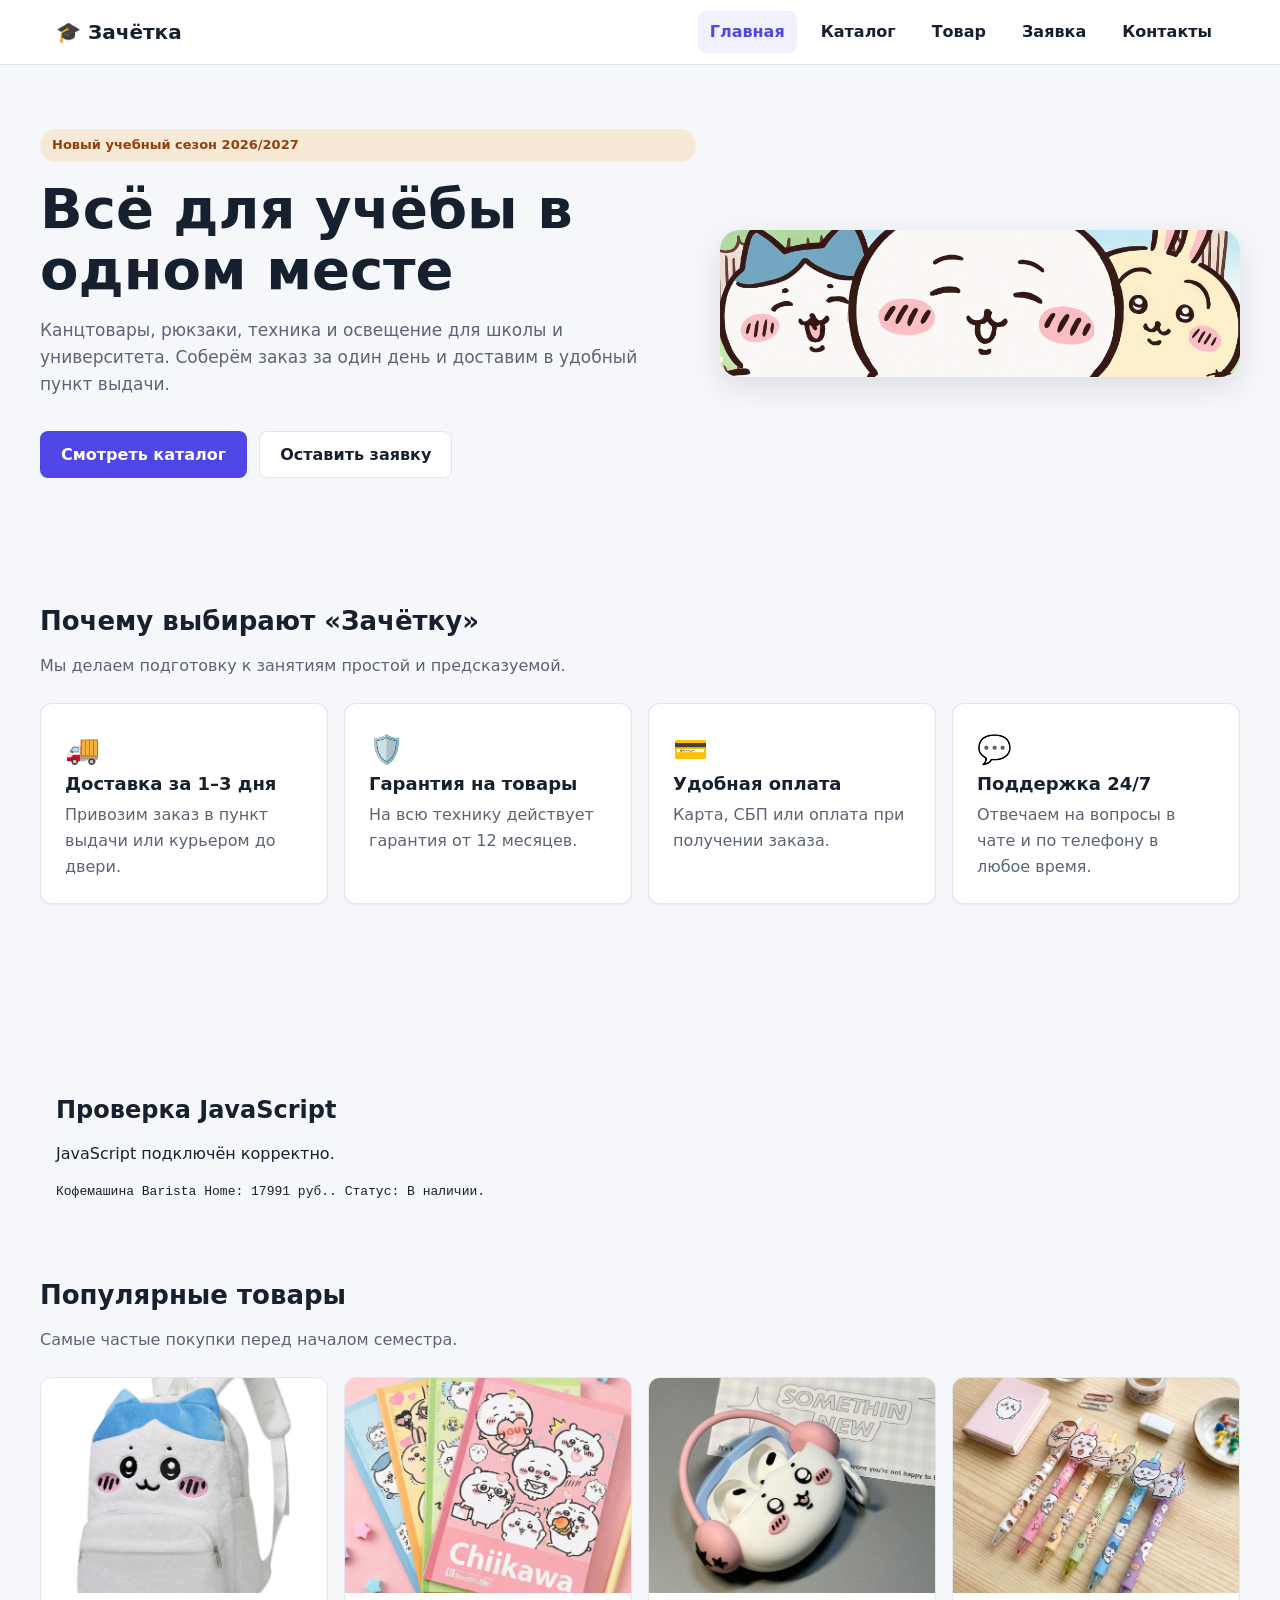
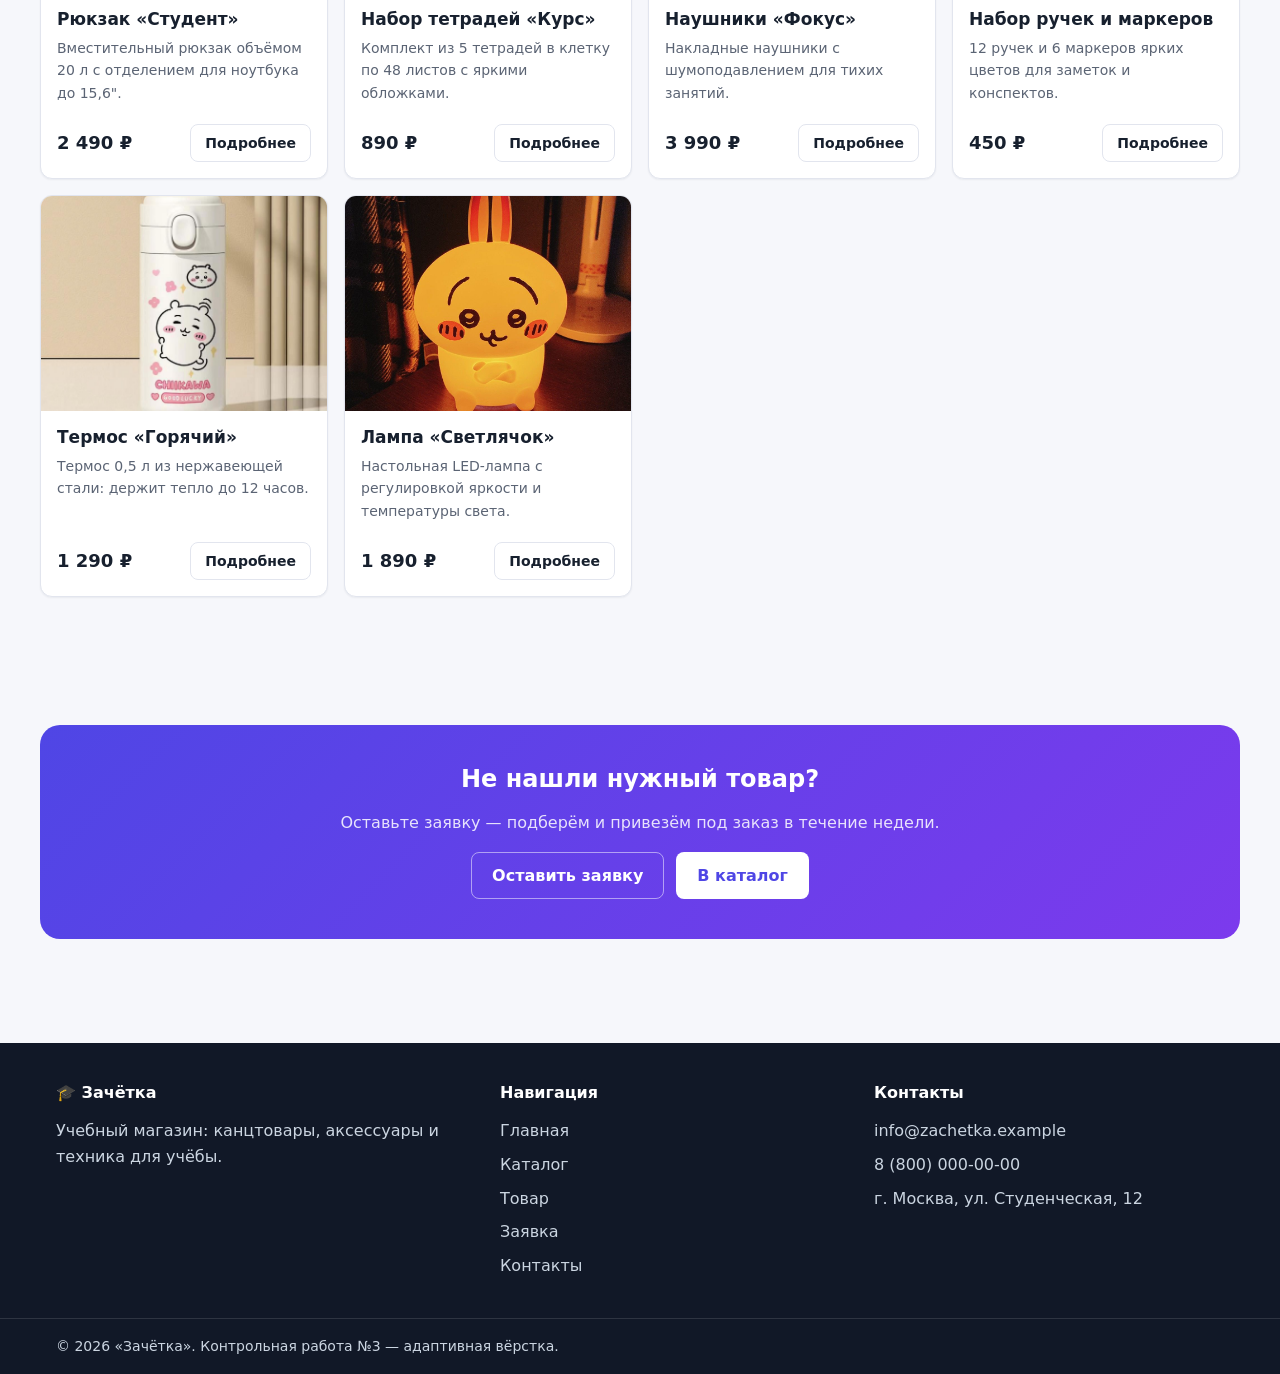
==== commit 6d29bd28: "feat: add JavaScript basics to shop project" ====
--- a/index.html
+++ b/index.html
@@ -7,6 +7,7 @@
   <meta name="description" content="Учебный магазин «Зачётка»: канцтовары, аксессуары и техника для учёбы. Адаптивная вёрстка, КР №3.">
   <link rel="stylesheet" href="css/style.css">
   <link rel="stylesheet" href="css/responsive.css">
+  <script src="js/data.js" defer></script>
   <script src="js/main.js" defer></script>
 </head>
 <body>
@@ -92,6 +93,11 @@
     <!-- Популярные товары: сетка карточек 1 → 2 → 3 → 4 колонки -->
     <section class="section">
       <div class="section__head">
+        <section class="section js-check" aria-labelledby="js-check-title">
+         <h2 id="js-check-title">Проверка JavaScript</h2>
+         <p class="js-message">JavaScript пока не выполнился.</p>
+         <pre class="product-output"></pre>
+        </section>
         <h2 class="section__title">Популярные товары</h2>
         <p class="section__subtitle">Самые частые покупки перед началом семестра.</p>
       </div>
--- a/css/style.css
+++ b/css/style.css
@@ -1,458 +1,755 @@
-/* ===============================
-   1. Переменные проекта
-   =============================== */
+/* ============================================================
+   style.css — базовые стили проекта (основа КР №1, перенесена в КР №3)
+   Дизайн-система: CSS-переменные, базовые компоненты.
+   Адаптивные правила и медиазапросы — в css/responsive.css.
+   ============================================================ */
 
 :root {
-  /* Основные цвета проекта */
-  --color-bg: #ffffff;
-  --color-text: #222222;
-  --color-muted: #666666;
-  --color-primary: #0057b8;
-  --color-primary-dark: #003f86;
-  --color-border: #dddddd;
-  --color-surface: #f7f7f7;
-  --color-surface-accent: #eef5ff;
-  --color-danger: #b00020;
-  --color-success: #168a2f;
-  --color-success-bg: #eefaf0;
-  --color-white: #ffffff;
-
-  /* Отступы */
-  --space-xs: 4px;
-  --space-sm: 8px;
+  --color-bg: #f6f7fb;
+  --color-surface: #ffffff;
+  --color-text: #17202e;
+  --color-muted: #5b6474;
+  --color-primary: #4f46e5;
+  --color-primary-hover: #4338ca;
+  --color-accent: #f59e0b;
+  --color-border: #e2e5ee;
+  --color-success: #15803d;
+  --radius-sm: 8px;
+  --radius-md: 12px;
+  --radius-lg: 20px;
+  --shadow-sm: 0 1px 2px rgb(23 32 46 / 0.06);
+  --shadow-md: 0 10px 30px rgb(23 32 46 / 0.12);
+  --space-xs: 8px;
+  --space-sm: 12px;
   --space-md: 16px;
   --space-lg: 24px;
-  --space-xl: 32px;
-
-  /* Скругления */
-  --radius-sm: 6px;
-  --radius-md: 8px;
-  --radius-lg: 12px;
-
-  /* Размеры */
-  --container-width: 1100px;
-}
-
-/* ===============================
-   2. Базовые стили
-   =============================== */
-
-* {
-  box-sizing: border-box;
+  --space-xl: 40px;
+  --header-h: 64px;
+  --font-base: system-ui, -apple-system, "Segoe UI", Roboto, Arial, sans-serif;
 }
 
 body {
   margin: 0;
-  font-family: Arial, sans-serif;
-  line-height: 1.5;
+  font-family: var(--font-base);
   color: var(--color-text);
-  background-color: var(--color-bg);
-}
-
-/* ===============================
-   3. Общие элементы интерфейса
-   =============================== */
+  background: var(--color-bg);
+  line-height: 1.6;
+}
+
+img {
+  display: block;
+}
 
 a {
   color: var(--color-primary);
 }
 
-a:hover {
-  color: var(--color-primary-dark);
-}
-
-a:focus-visible {
-  outline: 2px solid var(--color-primary);
-  outline-offset: 3px;
-}
-
-button:disabled {
-  opacity: 0.6;
-  cursor: not-allowed;
-}
-
-header,
-main,
-footer {
+h1,
+h2,
+h3 {
+  line-height: 1.2;
+  margin: 0 0 var(--space-md);
+}
+
+p {
+  margin: 0 0 var(--space-md);
+}
+
+/* ---------- Контейнер (ширина уточняется в responsive.css) ---------- */
+.container {
+  width: 100%;
+  max-width: 1200px;
+  margin-inline: auto;
+  padding-inline: 16px;
+}
+
+.section {
+  padding-block: 32px;
+}
+
+.section__head {
+  max-width: 640px;
+  margin-bottom: var(--space-lg);
+}
+
+.section__title {
+  font-size: 26px;
+}
+
+.section__subtitle {
+  color: var(--color-muted);
+  margin: 0;
+}
+
+.page-title {
+  font-size: 30px;
+}
+
+/* ---------- Ссылка-пропуск для доступности ---------- */
+.skip-link {
+  position: absolute;
+  left: 16px;
+  top: -48px;
+  z-index: 200;
+  background: var(--color-primary);
+  color: #fff;
+  padding: 10px 16px;
+  border-radius: var(--radius-sm);
+  text-decoration: none;
+  font-weight: 600;
+  transition: top 0.2s;
+}
+
+.skip-link:focus {
+  top: 8px;
+}
+
+/* ---------- Кнопки ---------- */
+.btn {
+  display: inline-flex;
+  align-items: center;
+  justify-content: center;
+  gap: var(--space-xs);
+  min-height: 44px;
+  padding: 10px 20px;
+  border-radius: var(--radius-sm);
+  border: 1px solid transparent;
+  font: inherit;
+  font-weight: 700;
+  text-decoration: none;
+  cursor: pointer;
+}
+
+.btn--primary {
+  background: var(--color-primary);
+  color: #fff;
+}
+
+.btn--primary:hover {
+  background: var(--color-primary-hover);
+}
+
+.btn--ghost {
+  background: var(--color-surface);
+  color: var(--color-text);
+  border-color: var(--color-border);
+}
+
+.btn--ghost:hover {
+  background: var(--color-bg);
+}
+
+.btn--small {
+  min-height: 38px;
+  padding: 6px 14px;
+  font-size: 14px;
+}
+
+/* ---------- Шапка и навигация (мобильная основа) ---------- */
+.site-header {
+  background: var(--color-surface);
+  border-bottom: 1px solid var(--color-border);
+}
+
+.header-inner {
+  position: relative;
+  display: flex;
+  align-items: center;
+  justify-content: space-between;
+  gap: var(--space-md);
+  min-height: var(--header-h);
+}
+
+.logo {
+  font-size: 20px;
+  font-weight: 800;
+  text-decoration: none;
+  color: var(--color-text);
+  white-space: nowrap;
+}
+
+.burger {
+  display: inline-flex;
+  flex-direction: column;
+  align-items: center;
+  justify-content: center;
+  gap: 5px;
+  width: 44px;
+  height: 44px;
+  padding: 0;
+  background: transparent;
+  border: 1px solid var(--color-border);
+  border-radius: var(--radius-sm);
+  cursor: pointer;
+}
+
+.burger span {
+  display: block;
+  width: 20px;
+  height: 2px;
+  background: var(--color-text);
+  transition: transform 0.2s, opacity 0.2s;
+}
+
+.burger[aria-expanded="true"] span:nth-child(1) {
+  transform: translateY(7px) rotate(45deg);
+}
+
+.burger[aria-expanded="true"] span:nth-child(2) {
+  opacity: 0;
+}
+
+.burger[aria-expanded="true"] span:nth-child(3) {
+  transform: translateY(-7px) rotate(-45deg);
+}
+
+.site-nav {
+  position: absolute;
+  top: 100%;
+  left: 0;
+  right: 0;
+  display: none;
+  background: var(--color-surface);
+  border-bottom: 1px solid var(--color-border);
+  box-shadow: var(--shadow-md);
+}
+
+.site-nav--open {
+  display: block;
+}
+
+.site-nav__list {
+  display: flex;
+  flex-direction: column;
+  gap: 4px;
+  margin: 0;
+  padding: var(--space-sm) 16px var(--space-md);
+  list-style: none;
+}
+
+.site-nav__link {
+  display: block;
+  padding: 12px 16px;
+  border-radius: var(--radius-sm);
+  text-decoration: none;
+  color: var(--color-text);
+  font-weight: 600;
+}
+
+.site-nav__link:hover {
+  background: var(--color-bg);
+}
+
+.site-nav__link[aria-current="page"] {
+  color: var(--color-primary);
+  background: rgb(79 70 229 / 0.08);
+}
+
+/* ---------- Hero-блок ---------- */
+.hero {
+  padding-block: 40px;
+}
+
+.hero__badge {
+  display: inline-block;
+  padding: 6px 12px;
+  border-radius: 999px;
+  background: rgb(245 158 11 / 0.15);
+  color: #92400e;
+  font-size: 13px;
+  font-weight: 700;
+}
+
+.hero__title {
+  font-size: 32px;
+  margin: 0;
+}
+
+.hero__text {
+  color: var(--color-muted);
+  font-size: 17px;
+  max-width: 56ch;
+}
+
+.hero__actions {
+  display: flex;
+  flex-wrap: wrap;
+  gap: var(--space-sm);
+}
+
+.hero__image {
+  border-radius: var(--radius-lg);
+  box-shadow: var(--shadow-md);
+}
+
+/* ---------- Преимущества ---------- */
+.features-grid {
+  display: grid;
+  grid-template-columns: 1fr;
+  gap: var(--space-md);
+}
+
+.feature-card {
+  background: var(--color-surface);
+  border: 1px solid var(--color-border);
+  border-radius: var(--radius-md);
   padding: var(--space-lg);
-}
-
-header {
-  background-color: var(--color-surface);
-}
-
-footer {
-  background-color: var(--color-surface);
-}
-
-/* ===============================
-   3.1. Шапка сайта (БЭМ)
-   =============================== */
-
-.site-header {
-  background-color: var(--color-surface);
-}
-
-.site-header__inner {
-  max-width: var(--container-width);
-  margin: 0 auto;
-}
-
-.site-header__logo {
+  box-shadow: var(--shadow-sm);
+}
+
+.feature-card__icon {
+  font-size: 28px;
+}
+
+.feature-card h3 {
+  margin-bottom: var(--space-xs);
+  font-size: 18px;
+}
+
+.feature-card p {
+  margin: 0;
+  color: var(--color-muted);
+}
+
+/* ---------- Сетка карточек товаров ---------- */
+.products-grid {
+  display: grid;
+  grid-template-columns: 1fr;
+  gap: var(--space-md);
+}
+
+.product-card {
+  display: flex;
+  flex-direction: column;
+  background: var(--color-surface);
+  border: 1px solid var(--color-border);
+  border-radius: var(--radius-md);
+  overflow: hidden;
+  box-shadow: var(--shadow-sm);
+}
+
+.product-card__image {
+  width: 100%;
+}
+
+.product-card__body {
+  display: flex;
+  flex: 1;
+  flex-direction: column;
+  gap: var(--space-xs);
+  padding: var(--space-md);
+}
+
+.product-card__title {
+  margin: 0;
+  font-size: 17px;
+}
+
+.product-card__description {
+  flex: 1;
+  margin: 0;
+  color: var(--color-muted);
+  font-size: 14px;
+}
+
+.product-card__footer {
+  display: flex;
+  align-items: center;
+  justify-content: space-between;
+  gap: var(--space-sm);
+  margin-top: var(--space-sm);
+}
+
+.price {
+  font-size: 18px;
+  font-weight: 800;
+}
+
+/* ---------- Хлебные крошки ---------- */
+.breadcrumbs {
+  display: flex;
+  flex-wrap: wrap;
+  gap: 8px;
+  margin: 0;
+  padding: var(--space-lg) 0 0;
+  list-style: none;
+  font-size: 14px;
+  color: var(--color-muted);
+}
+
+.breadcrumbs a {
+  color: var(--color-muted);
+}
+
+/* ---------- Страница каталога ---------- */
+.catalog-layout {
+  display: grid;
+  gap: var(--space-lg);
+  padding-block: var(--space-lg);
+}
+
+.catalog-filters {
+  background: var(--color-surface);
+  border: 1px solid var(--color-border);
+  border-radius: var(--radius-md);
+  padding: var(--space-lg);
+  box-shadow: var(--shadow-sm);
+}
+
+.catalog-filters h2 {
+  margin-top: 0;
+  font-size: 18px;
+}
+
+.filter-group {
+  display: grid;
+  gap: var(--space-xs);
+  margin: 0 0 var(--space-md);
+  padding: 0;
+  border: 0;
+}
+
+.filter-group__title,
+.filter-group legend {
+  margin-bottom: var(--space-xs);
+  padding: 0;
   font-weight: 700;
+}
+
+.checkbox-row {
+  display: flex;
+  align-items: center;
+  gap: var(--space-sm);
+  min-height: 32px;
+}
+
+.checkbox-row input {
+  width: 18px;
+  height: 18px;
+  accent-color: var(--color-primary);
+}
+
+.catalog-filters__actions {
+  display: flex;
+  flex-wrap: wrap;
+  gap: var(--space-sm);
+}
+
+.catalog-toolbar {
+  display: flex;
+  flex-wrap: wrap;
+  align-items: center;
+  justify-content: space-between;
+  gap: var(--space-sm);
+  margin-bottom: var(--space-md);
+}
+
+.catalog-toolbar__count {
+  margin: 0;
+  color: var(--color-muted);
+}
+
+.sort {
+  display: flex;
+  align-items: center;
+  gap: var(--space-sm);
+  font-size: 14px;
+  color: var(--color-muted);
+}
+
+/* ---------- Страница товара ---------- */
+.product-page {
+  display: grid;
+  gap: var(--space-lg);
+  padding-block: var(--space-lg);
+}
+
+.product-gallery__image {
+  width: 100%;
+  border-radius: var(--radius-lg);
+  box-shadow: var(--shadow-md);
+}
+
+.product-info {
+  display: grid;
+  align-content: start;
+  gap: var(--space-md);
+}
+
+.product-info__price {
+  font-size: 28px;
+  font-weight: 800;
+  color: var(--color-primary);
+}
+
+.product-info__text {
+  color: var(--color-muted);
+}
+
+.product-meta {
+  display: grid;
+  gap: var(--space-xs);
+  margin: 0;
+  padding: 0;
+  list-style: none;
+  color: var(--color-muted);
+}
+
+.product-info__actions {
+  display: flex;
+  flex-wrap: wrap;
+  gap: var(--space-sm);
+}
+
+/* ---------- Таблица характеристик ---------- */
+.table-wrapper {
+  width: 100%;
+  background: var(--color-surface);
+  border: 1px solid var(--color-border);
+  border-radius: var(--radius-md);
+  box-shadow: var(--shadow-sm);
+}
+
+.product-table {
+  width: 100%;
+  border-collapse: collapse;
+}
+
+.product-table caption {
+  padding: var(--space-md);
+  font-weight: 700;
+  text-align: left;
+}
+
+.product-table th,
+.product-table td {
+  padding: 12px 16px;
+  text-align: left;
+}
+
+.product-table thead th {
+  background: var(--color-bg);
+}
+
+/* ---------- Формы ---------- */
+.order-form {
+  display: grid;
+  gap: var(--space-md);
+}
+
+.order-form__group {
+  display: grid;
+  gap: var(--space-xs);
+}
+
+.order-form__label {
+  font-size: 14px;
+  font-weight: 600;
+}
+
+.order-form__input,
+.order-form__textarea,
+.order-form__select {
+  width: 100%;
+  padding: 10px 12px;
+  border: 1px solid var(--color-border);
+  border-radius: var(--radius-sm);
+  background: var(--color-surface);
+  font: inherit;
   color: var(--color-text);
-  text-decoration: none;
-}
-
-/* ===============================
-   3.2. Навигация (БЭМ)
-   =============================== */
-
-.site-nav__list {
+}
+
+.order-form__input:focus-visible,
+.order-form__textarea:focus-visible,
+.order-form__select:focus-visible {
+  outline: 3px solid rgb(79 70 229 / 0.35);
+  border-color: var(--color-primary);
+}
+
+.order-form__textarea {
+  resize: vertical;
+}
+
+.order-form__actions {
+  display: flex;
+  flex-wrap: wrap;
+  align-items: center;
+  gap: var(--space-md);
+}
+
+.form-note {
+  margin: 0;
+  font-size: 13px;
+  color: var(--color-muted);
+}
+
+.form-success {
+  display: none;
+  margin: 0;
+  padding: var(--space-sm) var(--space-md);
+  border: 1px solid rgb(21 128 61 / 0.4);
+  border-radius: var(--radius-sm);
+  background: rgb(21 128 61 / 0.1);
+  color: var(--color-success);
+  font-weight: 600;
+}
+
+.form-success.is-visible {
+  display: block;
+}
+
+/* ---------- Модальное окно ---------- */
+.order-dialog {
+  padding: var(--space-lg);
+  border: 1px solid var(--color-border);
+  border-radius: var(--radius-lg);
+  box-shadow: var(--shadow-md);
+}
+
+.order-dialog h2 {
+  margin-top: 0;
+}
+
+/* ---------- Кнопка «Наверх» ---------- */
+.back-to-top {
+  position: fixed;
+  right: 16px;
+  bottom: 16px;
+  z-index: 90;
+  width: 48px;
+  height: 48px;
+  border: 1px solid var(--color-border);
+  border-radius: 50%;
+  background: var(--color-surface);
+  box-shadow: var(--shadow-md);
+  font-size: 20px;
+  cursor: pointer;
+  opacity: 0;
+  visibility: hidden;
+  transition: opacity 0.2s, visibility 0.2s;
+}
+
+.back-to-top.is-visible {
+  opacity: 1;
+  visibility: visible;
+}
+
+/* ---------- CTA ---------- */
+.cta__box {
+  padding: var(--space-xl);
+  border-radius: var(--radius-lg);
+  background: linear-gradient(135deg, #4f46e5, #7c3aed);
+  color: #fff;
+  text-align: center;
+}
+
+.cta__box h2 {
+  color: #fff;
+}
+
+.cta__box p {
+  color: rgb(255 255 255 / 0.85);
+}
+
+.cta__actions {
   display: flex;
   flex-wrap: wrap;
   justify-content: center;
-  align-items: center;
-  gap: var(--space-md);
+  gap: var(--space-sm);
+}
+
+.cta__box .btn--ghost {
+  background: transparent;
+  border-color: rgb(255 255 255 / 0.5);
+  color: #fff;
+}
+
+/* ---------- Контакты ---------- */
+.contacts-grid {
+  display: grid;
+  gap: var(--space-lg);
+}
+
+.contact-card {
+  padding: var(--space-lg);
+  background: var(--color-surface);
+  border: 1px solid var(--color-border);
+  border-radius: var(--radius-md);
+  box-shadow: var(--shadow-sm);
+}
+
+.contact-card img {
+  margin-bottom: var(--space-md);
+  border-radius: var(--radius-md);
+}
+
+.contact-list {
+  display: grid;
+  gap: var(--space-sm);
+  margin: 0;
   padding: 0;
-  margin: var(--space-md) 0 0;
   list-style: none;
 }
 
-.site-nav__item {
-  margin-bottom: 0;
-}
-
-.site-nav__link {
-  display: inline-block;
-  padding: var(--space-sm) var(--space-md);
-  color: var(--color-primary);
+.about-image {
+  width: 100%;
+  border-radius: var(--radius-lg);
+  box-shadow: var(--shadow-md);
+}
+
+/* ---------- Подвал ---------- */
+.site-footer {
+  margin-top: var(--space-xl);
+  background: #111827;
+  color: #cbd5e1;
+}
+
+.footer-grid {
+  display: grid;
+  grid-template-columns: 1fr;
+  gap: var(--space-lg);
+  padding-block: var(--space-xl);
+}
+
+.footer-grid h3 {
+  color: #fff;
+  font-size: 16px;
+}
+
+.footer-grid p {
+  margin: 0;
+}
+
+.footer-grid a {
+  color: #cbd5e1;
   text-decoration: none;
-  border-radius: var(--radius-sm);
-}
-
-.site-nav__link:hover {
-  color: var(--color-white);
-  background-color: var(--color-primary);
-}
-
-.site-nav__link:focus-visible {
-  outline: 2px solid var(--color-primary);
-  outline-offset: 3px;
-}
-
-.site-nav__link--active {
-  color: var(--color-white);
-  background-color: var(--color-primary);
-}
-
-/* ===============================
-   3.3. Кнопки (БЭМ)
-   =============================== */
-
-.button {
-  display: inline-block;
-  padding: var(--space-sm) var(--space-md);
-  border: none;
-  border-radius: var(--radius-sm);
-  font: inherit;
-  text-decoration: none;
-  cursor: pointer;
-}
-
-.button--primary {
-  color: var(--color-white);
-  background-color: var(--color-primary);
-}
-
-.button--primary:hover {
-  background-color: var(--color-primary-dark);
-}
-
-.button--secondary {
-  color: var(--color-primary);
-  background-color: transparent;
-  border: 1px solid var(--color-primary);
-}
-
-.button--secondary:hover {
-  color: var(--color-white);
-  background-color: var(--color-primary);
-}
-
-.button:focus-visible {
-  outline: 2px solid var(--color-primary);
-  outline-offset: 3px;
-}
-
-.button:disabled,
-.button--disabled {
-  opacity: 0.6;
-  cursor: not-allowed;
-}
-
-/* ===============================
-   4. Компоненты страницы
-   =============================== */
-
-.hero {
-  max-width: var(--container-width);
-  margin: 0 auto var(--space-xl);
-  padding: var(--space-xl) var(--space-lg);
-  background-color: var(--color-surface-accent);
-  border-radius: var(--radius-lg);
-}
-
-.hero__image {
-  max-width: 100%;
-  height: auto;
-  margin: var(--space-md) 0;
-  border-radius: var(--radius-md);
-}
-
-.section {
-  max-width: var(--container-width);
-  margin: 0 auto var(--space-xl);
-}
-
-.section h2 {
-  margin-top: 0;
-}
-
-/* ===============================
-   4.1. Карточка товара (БЭМ)
-   =============================== */
-
-.product-card {
-  display: flex;
-  flex-direction: column;
-  gap: var(--space-sm);
-  padding: var(--space-md);
-  border: 1px solid var(--color-border);
-  border-radius: var(--radius-md);
-  background-color: var(--color-bg);
-}
-
-.product-card:hover {
-  border-color: var(--color-primary);
-}
-
-.product-card--featured {
-  border-color: var(--color-primary);
-}
-
-.product-card--discount {
-  border-color: var(--color-danger);
-}
-
-.product-card__title {
-  margin: 0;
-  color: var(--color-text);
-}
-
-.product-card__description {
-  margin: 0;
-  color: var(--color-muted);
-}
-
-.product-card__price {
-  margin: 0;
-  font-weight: 700;
-}
-
-.product-card--discount .product-card__price {
-  color: var(--color-danger);
-}
-
-.product-card__button {
-  margin-top: auto;
-  align-self: flex-start;
-}
-
-/* ===============================
-   4.2. Сетка товаров
-   =============================== */
-
-.products-grid {
-  display: grid;
-  grid-template-columns: repeat(3, 1fr);
-  gap: var(--space-lg);
-}
-
-/* ===============================
-   4.3. Боковой блок
-   =============================== */
-
-.aside-info {
-  max-width: var(--container-width);
-  margin: 0 auto var(--space-xl);
-  padding: var(--space-md);
-  border-left: 4px solid var(--color-primary);
-  background-color: var(--color-surface);
-}
-
-/* ===============================
-   4.4. Хлебные крошки (БЭМ)
-   =============================== */
-
-.breadcrumbs {
-  max-width: var(--container-width);
-  margin: 0 auto var(--space-md);
+}
+
+.footer-grid a:hover {
+  color: #fff;
+}
+
+.footer-nav {
+  display: grid;
+  gap: var(--space-xs);
+  margin: 0;
+  padding: 0;
+  list-style: none;
+}
+
+.footer-bottom {
+  padding-block: var(--space-md);
+  border-top: 1px solid rgb(255 255 255 / 0.12);
   font-size: 14px;
-  color: var(--color-muted);
-}
-
-.breadcrumbs__link {
-  color: var(--color-primary);
-}
-
-.breadcrumbs__current::before {
-  content: " / ";
-  color: var(--color-muted);
-}
-
-/* ===============================
-   4.5. Каталог (Grid)
-   =============================== */
-
-.catalog-layout {
-  max-width: var(--container-width);
-  margin: 0 auto var(--space-xl);
-  display: grid;
-  grid-template-columns: 260px 1fr;
-  grid-template-areas: "filters products";
-  gap: var(--space-lg);
-}
-
-.catalog-filters {
-  grid-area: filters;
-  padding: var(--space-md);
-  border: 1px solid var(--color-border);
-  border-radius: var(--radius-md);
-  background-color: var(--color-surface);
-}
-
-.catalog-products {
-  grid-area: products;
-}
-
-.filters-form {
-  display: grid;
-  gap: var(--space-md);
-}
-
-.filters-form fieldset {
-  margin: 0;
-  padding: var(--space-md);
-  border: 1px solid var(--color-border);
-  border-radius: var(--radius-sm);
-}
-
-.filters-form legend {
-  font-weight: 700;
-}
-
-.filters-form label {
-  display: block;
-  margin-bottom: var(--space-sm);
-}
-
-.filters-form input[type="number"] {
-  width: 100%;
-  padding: 8px 10px;
-  border: 1px solid var(--color-border);
-  border-radius: var(--radius-sm);
-  font: inherit;
-}
-
-/* ===============================
-   5. Форма и модальное окно (БЭМ)
-   =============================== */
-
-.order-dialog {
-  width: min(100% - 32px, 560px);
-  padding: var(--space-lg);
-  border: none;
-  border-radius: var(--radius-lg);
-}
-
-.order-dialog::backdrop {
-  background-color: rgba(0, 0, 0, 0.5);
-}
-
-.order-dialog__title {
-  margin-top: 0;
-}
-
-.order-form__field {
-  margin-bottom: var(--space-md);
-}
-
-.order-form__label {
-  display: block;
-  margin-bottom: var(--space-xs);
-}
-
-.order-form__input,
-.order-form__select,
-.order-form__textarea {
-  width: 100%;
-  padding: 10px 12px;
-  border: 1px solid var(--color-border);
-  border-radius: var(--radius-sm);
-  font: inherit;
-}
-
-.order-form__input:hover,
-.order-form__select:hover,
-.order-form__textarea:hover {
-  border-color: var(--color-primary);
-}
-
-.order-form__input:focus-visible,
-.order-form__select:focus-visible,
-.order-form__textarea:focus-visible {
-  outline: 2px solid var(--color-primary);
-  outline-offset: 3px;
-}
-
-.order-form__input[type="checkbox"] {
-  width: auto;
-}
-
-.order-form__hint {
-  display: block;
-  margin-top: var(--space-xs);
-  color: var(--color-muted);
-}
-
-.order-form__actions {
-  display: flex;
-  gap: var(--space-md);
-  margin-top: var(--space-lg);
-}
-
-[aria-invalid="true"] {
-  border-color: var(--color-danger);
-}
-
-.success-message {
-  max-width: var(--container-width);
-  margin: var(--space-lg) auto;
-  padding: var(--space-md);
-  border-left: 4px solid var(--color-success);
-  background-color: var(--color-success-bg);
-}
-
-/* ===============================
-   6. Служебные стили
-   =============================== */
-
-html {
-  scroll-behavior: smooth;
-}
-
-:target {
-  outline: 2px dashed var(--color-primary);
-  outline-offset: 4px;
-}+}
+
+@media (prefers-reduced-motion: reduce) {
+  html {
+    scroll-behavior: auto;
+  }
+
+  * {
+    transition: none !important;
+    animation: none !important;
+  }
+}
